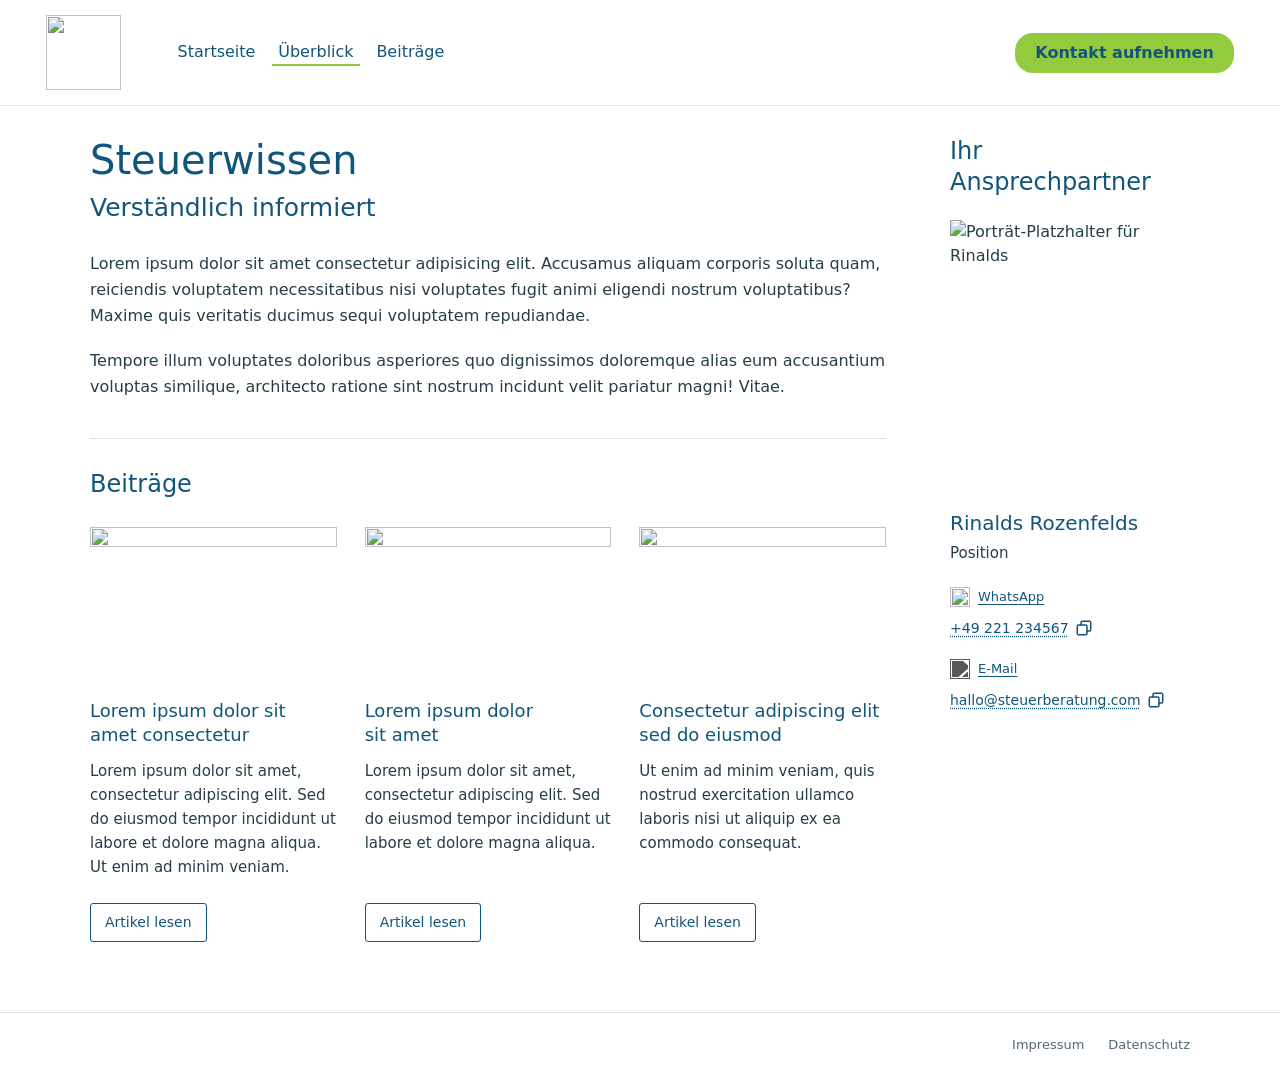
==== blog.html @ 15882de1 "Replace "Steuerberater" with "Position" in sidebar Use a neutral placeholder at the client's request" ====
<!DOCTYPE html>
<html lang="de">

<head>
    <meta charset="UTF-8">
    <meta name="viewport" content="width=device-width, initial-scale=1.0">
    <title>Blog | Steuerwissen</title>
    <link rel="stylesheet" href="reset.css">
    <link rel="stylesheet" href="styles.css">
    <link rel="stylesheet" href="blog.css">
    <script src="script.js" defer></script>
</head>

<body class="knowledge-page blog-overview">
    <header class="knowledge-header">
        <div class="header-container">
            <a class="knowledge-brand" href="index.html" aria-label="Zur Startseite">
                <img class="logo" src="https://up.picr.de/51338902qo.png" alt="" width="75" height="75">
            </a>
            <button type="button" class="hamburger-menu" aria-label="Navigation öffnen oder schließen"
                aria-controls="nav" aria-expanded="false"><span class="bars" aria-hidden="true">☰</span></button>
        </div>
        <nav id="nav" aria-label="Hauptnavigation">
            <a href="index.html">Startseite</a>
            <a href="blog.html#steuerwissen">Überblick</a>
            <a href="blog.html#beitraege">Beiträge</a>
        </nav>
        <div class="CTA-bar"><a href="index.html#contact" class="button">Kontakt aufnehmen</a></div>
    </header>
    <main class="knowledge-main">
        <div class="overview-layout">
            <div class="overview-content">
                <div class="overview-intro">
                    <h1 id="steuerwissen">Steuerwissen</h1>
                    <h2>Verständlich informiert</h2>
                    <p>Lorem ipsum dolor sit amet consectetur adipisicing elit. Accusamus aliquam corporis soluta quam,
                        reiciendis voluptatem necessitatibus nisi voluptates fugit animi eligendi nostrum voluptatibus?
                        Maxime quis veritatis ducimus sequi voluptatem repudiandae.
                    </p>
                    <p>Tempore illum voluptates doloribus asperiores quo dignissimos doloremque alias eum accusantium
                        voluptas similique, architecto ratione sint nostrum incidunt velit pariatur magni! Vitae.</p>
                </div>
                <section id="beitraege" class="knowledge-section overview-posts" aria-labelledby="beitraege-heading">
                    <h2 id="beitraege-heading">Beiträge</h2>
                    <div class="post-grid">
                        <article class="article-preview">
                            <a class="article-preview__image" href="tbd.html" tabindex="-1" aria-hidden="true">
                                <img src="https://up.picr.de/51383300at.png" alt="" width="480" height="300">
                            </a>
                            <h3><a href="tbd.html">Lorem ipsum dolor sit amet consectetur</a></h3>
                            <p>Lorem ipsum dolor sit amet, consectetur adipiscing elit. Sed do eiusmod tempor incididunt
                                ut labore et dolore magna aliqua. Ut enim ad minim veniam.</p>
                            <a class="article-read" href="tbd.html">Artikel
                                lesen</a>
                        </article>
                        <article class="article-preview">
                            <a class="article-preview__image" href="tbd.html" tabindex="-1" aria-hidden="true"><img
                                    src="https://up.picr.de/51383300at.png" alt="" width="480" height="300"></a>
                            <h3><a href="tbd.html">Lorem ipsum dolor sit amet</a></h3>
                            <p>Lorem ipsum dolor sit amet, consectetur adipiscing elit. Sed do eiusmod tempor incididunt
                                ut labore et dolore magna aliqua.</p>
                            <a class="article-read" href="tbd.html">Artikel
                                lesen</a>
                        </article>
                        <article class="article-preview">
                            <a class="article-preview__image" href="tbd.html" tabindex="-1" aria-hidden="true"><img
                                    src="https://up.picr.de/51383300at.png" alt="" width="480" height="300"></a>
                            <h3><a href="tbd.html">Consectetur adipiscing elit sed do eiusmod</a></h3>
                            <p>Ut enim ad minim veniam, quis nostrud exercitation ullamco laboris nisi ut aliquip ex ea
                                commodo consequat.</p>
                            <a class="article-read" href="tbd.html">Artikel
                                lesen</a>
                        </article>
                    </div>
                </section>
            </div>
            <aside class="overview-sidebar" aria-labelledby="ansprechpartner-heading">
                <h2 id="ansprechpartner-heading">Ihr Ansprechpartner</h2>
                <img class="advisor-portrait" src="https://up.picr.de/51383293hs.png"
                    alt="Porträt-Platzhalter für Rinalds" width="320" height="360">
                <h3>Rinalds Rozenfelds</h3>
                <p>Position</p>
                <address class="advisor-contact">
                    <div class="contact-method">
                        <a href="https://wa.me/49221234567" target="_blank" rel="noopener noreferrer">
                            <img class="advisor-contact__logo" src="https://up.picr.de/51339139ob.png" alt="" width="20"
                                height="20">
                            <span>WhatsApp</span>
                        </a>
                        <button type="button" class="contact-copy" data-copy-value="+49 221 234567"
                            data-copy-label="Telefonnummer" aria-label="Telefonnummer +49 221 234567 kopieren"
                            title="Telefonnummer kopieren">
                            <span class="contact-copy__value">+49 221 234567</span>
                            <svg class="contact-copy__icon contact-copy__icon--copy" aria-hidden="true"
                                viewBox="0 0 24 24">
                                <path d="M8 8V5a2 2 0 0 1 2-2h9a2 2 0 0 1 2 2v9a2 2 0 0 1-2 2h-3" />
                                <rect x="3" y="8" width="13" height="13" rx="2" />
                            </svg>
                            <svg class="contact-copy__icon contact-copy__icon--success" aria-hidden="true"
                                viewBox="0 0 24 24">
                                <path d="m5 12 4 4L19 6" />
                            </svg>
                            <span class="contact-copy__feedback" aria-live="polite"></span>
                        </button>
                    </div>
                    <div class="contact-method">
                        <a
                            href="mailto:hallo@steuerberatung.com?subject=Steuern%20einfach%20machen&amp;body=Hallo,%0A%0Aich%20möchte%20die%20Erstattung%20von%20Steuern%20prüfen%20...">
                            <img class="advisor-contact__logo advisor-contact__logo--email"
                                src="https://up.picr.de/51339152jf.png" alt="" width="20" height="20">
                            <span>E-Mail</span>
                        </a>
                        <button type="button" class="contact-copy" data-copy-value="hallo@steuerberatung.com"
                            data-copy-label="E-Mail-Adresse"
                            aria-label="E-Mail-Adresse hallo@steuerberatung.com kopieren"
                            title="E-Mail-Adresse kopieren">
                            <span class="contact-copy__value">hallo@steuerberatung.com</span>
                            <svg class="contact-copy__icon contact-copy__icon--copy" aria-hidden="true"
                                viewBox="0 0 24 24">
                                <path d="M8 8V5a2 2 0 0 1 2-2h9a2 2 0 0 1 2 2v9a2 2 0 0 1-2 2h-3" />
                                <rect x="3" y="8" width="13" height="13" rx="2" />
                            </svg>
                            <svg class="contact-copy__icon contact-copy__icon--success" aria-hidden="true"
                                viewBox="0 0 24 24">
                                <path d="m5 12 4 4L19 6" />
                            </svg>
                            <span class="contact-copy__feedback" aria-live="polite"></span>
                        </button>
                    </div>
                </address>
            </aside>
        </div>
    </main>
    <footer class="knowledge-footer">
        <div class="footer__legal">
            <span>Impressum</span>
            <span>Datenschutz</span>
        </div>
    </footer>
</body>

</html>
---- styles.css ----
/* Design Tokens */
:root {
    --page__background: white;
    --text--main: #12557b;
    --text--on-dark: white;
    /* --text--secondary: white; */
    --accent--main: #94CB3E;
    /* --accent--stronger: #4D563E; */
    /* --accent--secondary: #B9684C; */
    /* --borders: #DED6C8; */
    --spacing__horizontal--level1: calc(20.6px + 2vw);
    --spacing__horizontal--level2: 30px;
    --spacing__horizontal--level3: 10px;
    --spacing__vertical--level1: 40px;
    --spacing__vertical--level2: 30px;
    --spacing__vertical--level3: 20px;
    --spacing__vertical--level4: 15px;
    --spacing__vertical--level5: 10px;
    --spacing__vertical--level6: 4px;
    --logo-size: 75px;
    --header-height: calc(var(--logo-size) + 2 * var(--spacing__vertical--level4));
}

/* Global Elements */
body {
    background: var(--page__background);
    color: var(--text--main);
}

h1 {
    font-size: calc(1.5vw + 15px);
    font-weight: 500;
    color: var(--text--on-dark);
}

h2 {
    font-size: 27px;
    margin-bottom: var(--spacing__vertical--level2);
}

h3 {
    font-size: 21px;
    margin-top: var(--spacing__vertical--level3);
    margin-bottom: var(--spacing__vertical--level5);
}

a {
    color: var(--text--main);
    text-decoration: none;
}

address {
    font-style: normal;
}

.logo {
    width: var(--logo-size);
    height: var(--logo-size);
    aspect-ratio: 1 / 1;
    object-fit: contain;
    flex-shrink: 0;
}

button,
.button {
    border: none;
    cursor: pointer;
}

.button {
    background-color: var(--accent--main);
    color: var(--text--main);
    font-weight: 600;
    display: inline-block;
    transition-duration: 500ms;
    transition-property: transform;
}

.button:hover {
    transform: scaleX(0.97);
}

/* Utilities */
.inactive {
    display: none;
}

/* Header/Nav */
header {
    position: fixed;
    z-index: 1;
    width: 100vw;
    display: flex;
    background-color: white;
    padding: var(--spacing__vertical--level4) var(--spacing__horizontal--level1);
    gap: 50px;
    align-items: center;
    flex-wrap: wrap;
}

.header-container {
    display: flex;
    justify-content: space-between;
    align-items: center;
}

.hamburger-menu {
    display: none;
    background-color: transparent;
    transition-duration: 500ms;
    transition-property: transform;
}

.hamburger-menu:hover {
    transform: scaleX(1.15);
}

.bars {
    font-size: 1.5em;
    line-height: 1;
    font-style: normal;
    display: inline-block;
}

header nav {
    display: flex;
    gap: 10px;
    justify-content: flex-start;
    flex-grow: 1;
}

header .button {
    padding: 8px 20px;
    border-radius: 18px;
}

@media screen and (width <=500px) {
    .header-container {
        width: 100%;
    }

    .hamburger-menu {
        display: flex;
        justify-content: center;
        align-items: center;
    }

    header nav {
        display: none;
    }

    header .CTA-bar {
        display: none;
    }

    body:has(.responsive) {
        /* Disable scrolling */
        overflow: hidden;
    }

    header:has(.responsive) {
        height: 100vh;
        align-items: flex-start;
        gap: 30px;
    }

    .responsive {
        height: 100%;
        display: flex;
        flex-direction: column;
    }
}

header nav a {
    padding: 0 0.5vw;
}

header nav:not(.responsive) a.active {
    border-bottom: 2px solid var(--accent--main);
}

/* Hero */
.hero {
    position: relative;
    background-color: black;
}

.hero img {
    width: 100%;
    height: 500px;
    object-fit: cover;
    object-position: center 35%;
    opacity: 0.6;
}

.hero h1 {
    position: absolute;
    left: 10%;
    top: 40%;
}

/* Sections */
main section {
    min-height: 350px;
    padding-top: var(--spacing__vertical--level1);
    padding-right: var(--spacing__horizontal--level1);
    padding-bottom: var(--spacing__vertical--level3);
    padding-left: var(--spacing__horizontal--level1);
    background-color: white;
    box-shadow: 0 16px 40px rgb(37 58 50 / 7%);
    scroll-margin-top: var(--header-height);
}

main section:nth-of-type(even) {
    background-color: #f2f3ee;
}

/* Process */
#process {
    text-align: center;
}

.process__container {
    display: flex;
    flex-wrap: wrap;
    justify-content: center;
    gap: 50px;
}

.process__container img {
    width: 50px;
    height: 50px;
}

.process__step {
    width: 270px;
    padding: var(--spacing__vertical--level3) 0;
}

.process__step img {
    margin: auto;
}

/* FAQ */
#FAQ {
    display: flex;
}

.FAQ__container {
    display: grid;
    grid-template-columns: minmax(0, 300px) minmax(0, 500px);
    width: 100%;
    max-width: 900px;
    margin: auto;
    gap: var(--spacing__horizontal--level2);
    align-items: start;
}

#FAQ h2 {
    margin-top: var(--spacing__vertical--level5);
}

.FAQ__questions {
    display: flex;
    flex-direction: column;
    gap: var(--spacing__vertical--level5);
}

.FAQ__questions [role="tab"] {
    width: 100%;
    min-height: 44px;
    padding: 10px 15px;
    border-left: 3px solid transparent;
    background-color: transparent;
    color: var(--text--main);
    text-align: left;
    overflow-wrap: anywhere;
}

.FAQ__questions [aria-selected="true"] {
    border-left-color: var(--accent--main);
    background-color: white;
    font-weight: 600;
}

.FAQ__questions [role="tab"]:hover {
    background-color: white;
}

.FAQ__questions [role="tab"]:focus-visible,
.FAQ__container__right [role="tabpanel"]:focus-visible,
.FAQ__blog:focus-visible {
    outline: 2px solid var(--text--main);
    outline-offset: 3px;
}

.FAQ__container__right {
    background-color: white;
    border-radius: 15px;
    min-width: 0;
    min-height: 300px;
    padding: 30px 20px 40px 20px;
}

.FAQ__container__right h3 {
    margin-top: 0;
}

.FAQ__blog {
    padding: 5px 15px;
    border-radius: 18px;
    margin-top: var(--spacing__vertical--level3);
    transition: none;
}

.FAQ__blog:hover {
    transform: none;
}

@media screen and (width <=700px) {
    .FAQ__container {
        grid-template-columns: minmax(0, 1fr);
        gap: var(--spacing__vertical--level3);
    }
}

/* Kontakt */
#contact {
    display: flex;
    justify-content: center;
    flex-wrap: wrap;
    gap: var(--spacing__horizontal--level1);
    position: relative;
    align-items: stretch;
}

@media screen and (width <=376px) {
    #contact {
        padding-left: calc((100vw - 320px) / 2);
        padding-right: calc((100vw - 320px) / 2);
    }
}

#contact>div {
    flex-grow: 1;
}

.contact__details {
    background-color: var(--text--main);
    color: white;
    padding: calc(10px + 3vw);
    border-radius: 15px;
}

.logo-container {
    display: flex;
    gap: var(--spacing__horizontal--level2);
    align-items: center;
    margin-bottom: 30px;
}

.logo-padding {
    padding: 10px;
    border-radius: 15px;
    background-color: white;
    flex-shrink: 0;
}

.contact__details h2 {
    margin: 0;
    font-size: calc(12.3px + 1vw);
    /* font-size: 27px; */
    /* font-size: calc(19.65px + 0.5vw); */
    /* font-size: calc(15.975px + 0.75vw); */

}

.contact__details h3 {
    margin-bottom: var(--spacing__vertical--level6);
}

.contact__details a {
    display: flex;
    gap: var(--spacing__horizontal--level3);
    align-items: center;
    color: white;
}

.contact__details a:hover {
    color: var(--accent--main);
}

.contact-method {
    display: flex;
    flex-wrap: wrap;
    align-items: center;
    margin-bottom: var(--spacing__vertical--level5);
    gap: var(--spacing__horizontal--level3);
}

.contact-method>a {
    width: 127px;
    flex-shrink: 0;
}

.contact-copy {
    display: flex;
    flex-wrap: wrap;
    align-items: center;
    gap: 6px;
    min-width: 0;
    padding: 4px 6px;
    border-radius: 4px;
    background-color: transparent;
    color: white;
    text-align: left;
}

.contact-copy__value {
    text-decoration: underline;
    text-decoration-style: dotted;
    text-underline-offset: 3px;
}

.contact-copy:hover,
.contact-copy:focus-visible {
    color: var(--accent--main);
}

.contact-copy:focus-visible {
    outline: 2px solid var(--accent--main);
    outline-offset: 2px;
}

.contact-copy__icon {
    width: 18px;
    height: 18px;
    flex-shrink: 0;
    fill: none;
    stroke: currentColor;
    stroke-linecap: round;
    stroke-linejoin: round;
    stroke-width: 2;
}

.contact-copy__icon--success {
    display: none;
}

.contact-copy__feedback {
    max-width: 0;
    overflow: hidden;
    opacity: 0;
    color: var(--accent--main);
    font-size: 0.875rem;
    font-weight: 600;
    white-space: nowrap;
    transition: max-width 200ms ease, opacity 200ms ease;
}

.contact-copy.is-copied .contact-copy__icon--copy {
    display: none;
}

.contact-copy.is-copied .contact-copy__icon--success {
    display: block;
}

.contact-copy.is-copied .contact-copy__feedback,
.contact-copy.has-copy-error .contact-copy__feedback {
    max-width: 150px;
    opacity: 1;
}

.contact-copy.has-copy-error .contact-copy__feedback {
    color: white;
}

.calendly-inline-widget {}

.calendly-inline-widget iframe {
    display: block;
}

/* Footer */
footer {
    padding-top: var(--spacing__vertical--level3);
    padding-right: var(--spacing__horizontal--level1);
    padding-bottom: 50px;
    padding-left: var(--spacing__horizontal--level1);
}

.footer__container {
    display: flex;
    flex-wrap: wrap;
    gap: 50px;
    justify-content: space-evenly;
}

footer ul {
    list-style: none;
}

footer a:hover {
    color: var(--accent--main);
}
---- blog.css ----
/* The blog overview builds on the landing page's design tokens and styles. */
.knowledge-page {
    --editorial-ink: #263e49;
    --editorial-muted: #526873;
    --editorial-line: #dce4e5;
    color: var(--editorial-ink);
}
.knowledge-page a:focus-visible,
.knowledge-page button:focus-visible,
.knowledge-page [tabindex]:focus-visible {
    outline: 2px solid var(--text--main);
    outline-offset: 5px;
}
.knowledge-page .knowledge-header {
    position: sticky;
    top: 0;
    width: 100%;
    gap: 50px;
    flex-wrap: nowrap;
    border-bottom: 1px solid var(--editorial-line);
}
.knowledge-brand { display: flex; align-items: center; gap: 12px; }
.knowledge-main { max-width: 1180px; margin: auto; padding: 30px 40px 70px; }
.knowledge-page a:not(.button):hover { text-decoration: underline; text-underline-offset: 4px; }
.knowledge-page .knowledge-section { min-height: 0; padding: 0; background: transparent; box-shadow: none; scroll-margin-top: calc(var(--header-height) + 25px); }
.knowledge-page .button { transition: none; }
.knowledge-page .button:hover { transform: none; text-decoration: underline; }
.knowledge-page .knowledge-footer { border-top: 1px solid var(--editorial-line); display: flex; flex-wrap: wrap; justify-content: flex-end; gap: 20px; padding: 22px max(24px, calc((100vw - 1100px) / 2)); font-size: 0.8125rem; }
@media (width <= 700px) {
    .knowledge-main { padding: 24px 24px 48px; }
    .knowledge-page .knowledge-header { flex-wrap: wrap; }
    .knowledge-page .header-container { width: 100%; }
    .knowledge-page .hamburger-menu { display: flex; align-items: center; justify-content: center; min-width: 44px; min-height: 44px; transition: none; }
    .knowledge-page .hamburger-menu:hover { transform: none; }
    .knowledge-page header nav,
    .knowledge-page header .CTA-bar { display: none; }
    .knowledge-page:has(.responsive) { overflow: hidden; }
    .knowledge-page header:has(.responsive) { height: 100dvh; align-items: flex-start; align-content: flex-start; }
    .knowledge-page header nav.responsive { display: flex; flex-direction: column; justify-content: flex-start; height: auto; width: 100%; gap: 20px; }
    .knowledge-page header nav.responsive a { padding: 10px 0; }
}

/* Match the landing page's logo-only header and left-aligned navigation. */
.blog-overview header nav { justify-content: flex-start; }
.blog-overview .knowledge-header nav a { border-bottom: 2px solid transparent; }
.blog-overview .knowledge-header nav a.active { border-bottom-color: var(--accent--main); }
.blog-overview .knowledge-header a:hover { text-decoration: none; }
.blog-overview #steuerwissen,
.blog-overview #beitraege { scroll-margin-top: calc(var(--header-height) + 25px); }
/* Legal pages do not exist yet; mirror the landing page's plain labels. */
.blog-overview .footer__legal { display: flex; flex-wrap: wrap; gap: 24px; color: var(--editorial-muted); }
.blog-overview .overview-layout {
    display: grid;
    grid-template-columns: minmax(0, 1fr) 240px;
    gap: 64px;
    align-items: start;
}
.blog-overview .overview-content { min-width: 0; }
.blog-overview h1 {
    font-family: var(--system-ui);
    font-size: 40px;
    line-height: 1.2;
    font-weight: 400;
    color: var(--text--main);
    letter-spacing: normal;
    max-width: 920px;
    margin-bottom: 8px;
}
.blog-overview h2 { color: var(--text--main); font-size: 24px; line-height: 1.3; margin-bottom: 20px; font-weight: 400; }
.blog-overview .overview-intro h2 { margin-bottom: 26px; font-size: 25px; }
.blog-overview .overview-intro p { font-size: 16px; line-height: 1.65; }
.blog-overview .overview-intro p + p { margin-top: 18px; }
.blog-overview .overview-posts {
    margin-top: 38px;
    padding-top: 30px;
    border-top: 1px solid var(--editorial-line);
}
.blog-overview .overview-posts > h2 { margin-bottom: 26px; }
.blog-overview .post-grid {
    display: grid;
    grid-template-columns: repeat(3, minmax(0, 1fr));
    gap: 28px;
}
.blog-overview .article-preview {
    display: flex;
    flex-direction: column;
    min-width: 0;
    align-items: flex-start;
}
.blog-overview .article-preview__image { width: 100%; margin-bottom: 18px; }
.blog-overview .article-preview__image img {
    width: 100%;
    height: auto;
    aspect-ratio: 8 / 5;
    object-fit: cover;
}
.blog-overview .article-preview h3 {
    color: var(--text--main);
    font-size: 18px;
    font-weight: 400;
    line-height: 1.35;
    margin: 0 0 12px;
    text-wrap: pretty;
}
.blog-overview .article-preview p { font-size: 15px; line-height: 1.6; margin-bottom: 24px; }
.blog-overview .article-read {
    display: inline-block;
    margin-top: auto;
    padding: 8px 14px;
    border: 1px solid var(--text--main);
    border-radius: 3px;
    color: var(--text--main);
    background: transparent;
    font-size: 14px;
    line-height: 1.5;
    text-decoration: none;
}
.blog-overview a.article-read:hover { background: #edf3f5; text-decoration: underline; }
.blog-overview .overview-sidebar h2 { margin-bottom: 22px; }
.blog-overview .advisor-portrait { width: 100%; height: auto; aspect-ratio: 8 / 9; object-fit: cover; }
.blog-overview .overview-sidebar h3 { font-size: 20px; font-weight: 400; color: var(--text--main); margin: 18px 0 4px; }
.blog-overview .overview-sidebar p { font-size: 15px; }
/* Use the landing contact markup and shared clipboard behavior. */
.blog-overview .advisor-contact { margin-top: 22px; }
.blog-overview .advisor-contact .contact-method { display: block; margin-bottom: 16px; }
.blog-overview .advisor-contact .contact-method > a { display: inline-flex; align-items: center; gap: 8px; width: auto; font-size: 13px; text-decoration: underline; text-underline-offset: 3px; }
.blog-overview .advisor-contact__logo {
    width: 20px;
    height: 20px;
    object-fit: contain;
    flex-shrink: 0;
}
.blog-overview .advisor-contact__logo--email {
    /* Keep the email icon dark on white; preserve the WhatsApp asset's original colors. */
    filter: brightness(0);
    opacity: 0.65;
}
.blog-overview .advisor-contact .contact-copy { color: var(--text--main); font-size: 14px; padding: 4px 0; max-width: 100%; }
.blog-overview .advisor-contact .contact-copy__value { overflow-wrap: anywhere; }
.blog-overview .advisor-contact .contact-method > a:hover,
.blog-overview .advisor-contact .contact-method > a:focus-visible,
.blog-overview .advisor-contact .contact-copy:hover,
.blog-overview .advisor-contact .contact-copy:focus-visible { color: var(--accent--main); }
.blog-overview .advisor-contact .contact-copy:focus-visible { outline-color: var(--accent--main); }
.blog-overview .advisor-contact .contact-copy__feedback { color: var(--text--main); }
@media (width <= 1100px) {
    .blog-overview .overview-layout { grid-template-columns: minmax(0, 1fr); gap: 48px; }
    .blog-overview .overview-sidebar { max-width: 280px; }
}
@media (width <= 900px) {
    .blog-overview .post-grid { grid-template-columns: repeat(2, minmax(0, 1fr)); }
}
@media (width <= 600px) {
    .blog-overview .knowledge-header { gap: 20px; }
    .blog-overview h1 { font-size: 30px; }
    .blog-overview .overview-intro h2 { font-size: 22px; margin-bottom: 22px; }
    .blog-overview h2 { font-size: 22px; }
    .blog-overview .post-grid { grid-template-columns: minmax(0, 1fr); gap: 36px; }
    .blog-overview .overview-posts { margin-top: 30px; padding-top: 26px; }
}
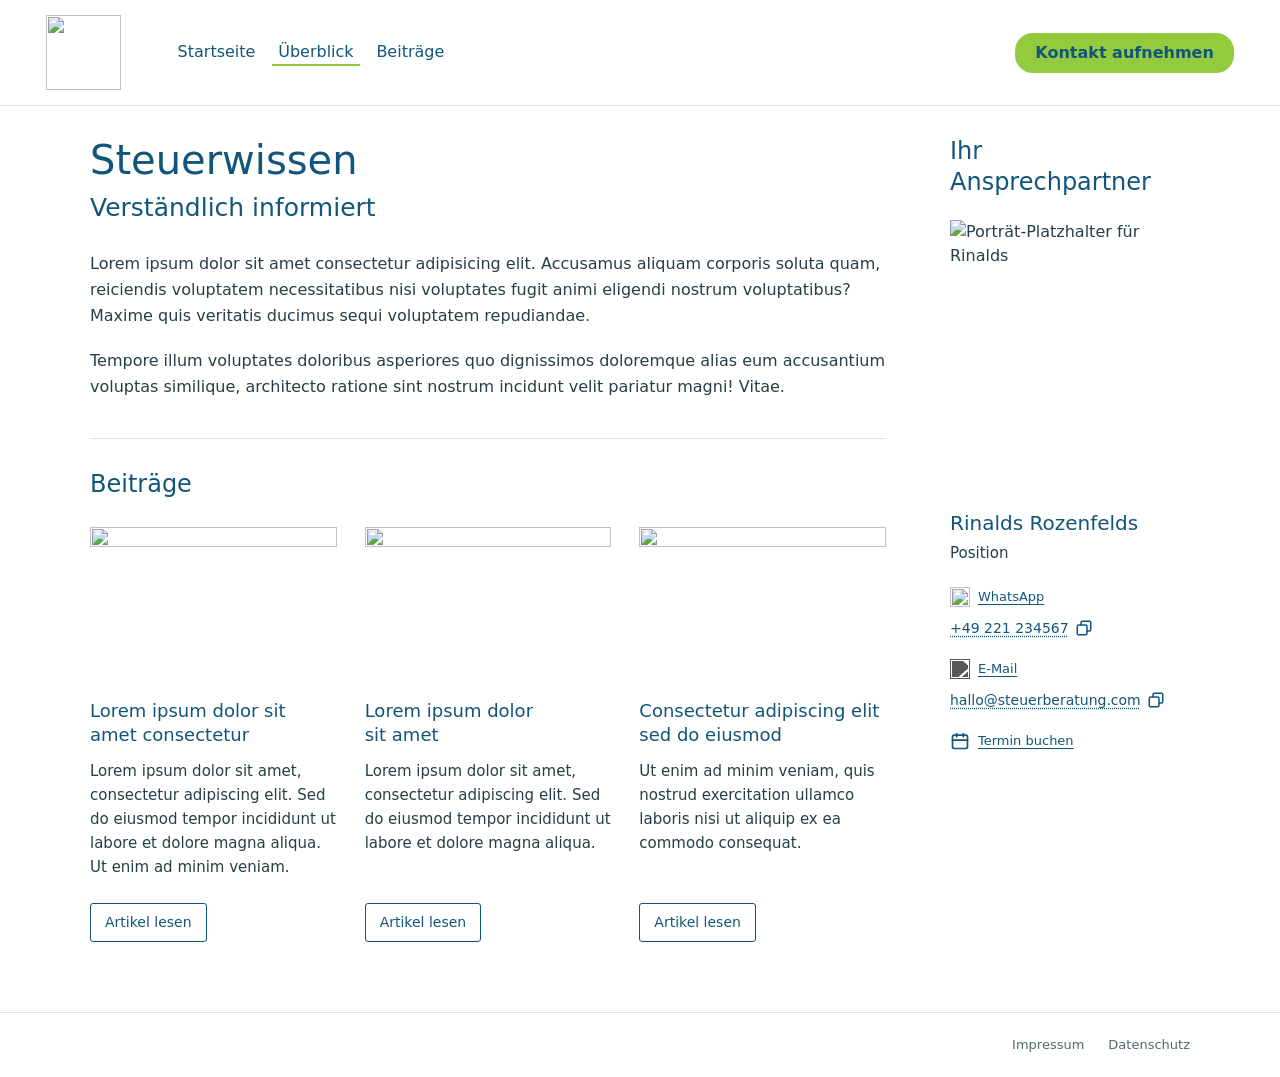
==== commit aff0b0f0: "Add appointment booking link to blog contacts" ====
--- a/blog.html
+++ b/blog.html
@@ -127,6 +127,16 @@
                             <span class="contact-copy__feedback" aria-live="polite"></span>
                         </button>
                     </div>
+                    <div class="contact-method">
+                        <a href="index.html#contact">
+                            <svg class="advisor-contact__logo advisor-contact__logo--calendar" aria-hidden="true"
+                                viewBox="0 0 24 24">
+                                <rect x="3" y="5" width="18" height="16" rx="2" />
+                                <path d="M16 3v4M8 3v4M3 11h18" />
+                            </svg>
+                            <span>Termin buchen</span>
+                        </a>
+                    </div>
                 </address>
             </aside>
         </div>
--- a/blog.css
+++ b/blog.css
@@ -135,6 +135,13 @@
     filter: brightness(0);
     opacity: 0.65;
 }
+.blog-overview .advisor-contact__logo--calendar {
+    fill: none;
+    stroke: currentColor;
+    stroke-width: 2;
+    stroke-linecap: round;
+    stroke-linejoin: round;
+}
 .blog-overview .advisor-contact .contact-copy { color: var(--text--main); font-size: 14px; padding: 4px 0; max-width: 100%; }
 .blog-overview .advisor-contact .contact-copy__value { overflow-wrap: anywhere; }
 .blog-overview .advisor-contact .contact-method > a:hover,
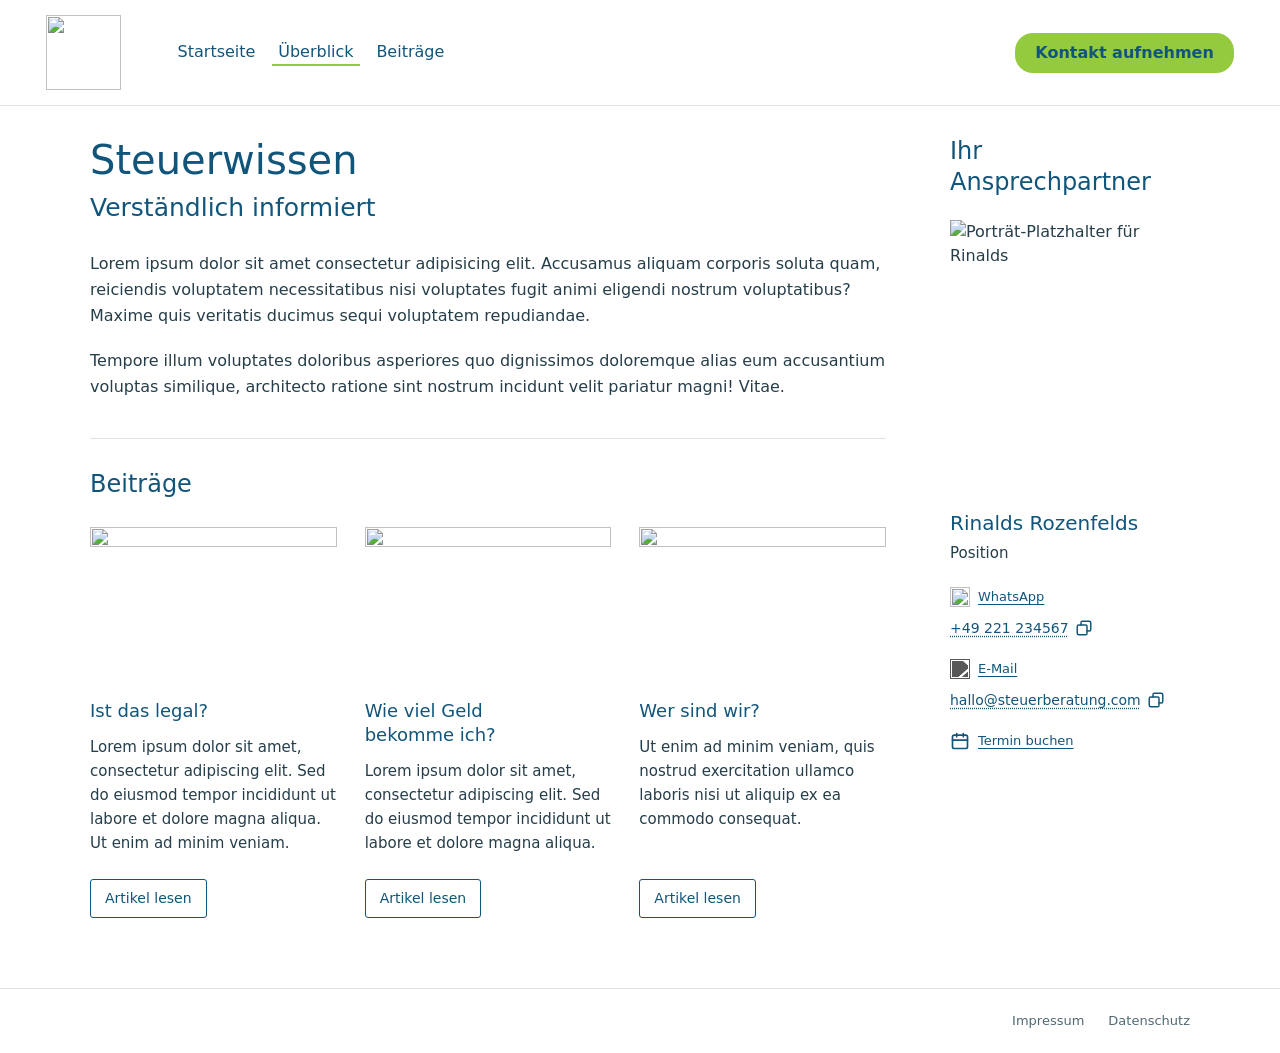
==== commit 80e44ec6: "Link FAQs to matching blog placeholder pages Match blog article titles to the FAQ questions. Give ea" ====
--- a/blog.html
+++ b/blog.html
@@ -44,31 +44,31 @@
                     <h2 id="beitraege-heading">Beiträge</h2>
                     <div class="post-grid">
                         <article class="article-preview">
-                            <a class="article-preview__image" href="tbd.html" tabindex="-1" aria-hidden="true">
+                            <a class="article-preview__image" href="ist-das-legal.html" tabindex="-1" aria-hidden="true">
                                 <img src="https://up.picr.de/51383300at.png" alt="" width="480" height="300">
                             </a>
-                            <h3><a href="tbd.html">Lorem ipsum dolor sit amet consectetur</a></h3>
+                            <h3><a href="ist-das-legal.html">Ist das legal?</a></h3>
                             <p>Lorem ipsum dolor sit amet, consectetur adipiscing elit. Sed do eiusmod tempor incididunt
                                 ut labore et dolore magna aliqua. Ut enim ad minim veniam.</p>
-                            <a class="article-read" href="tbd.html">Artikel
+                            <a class="article-read" href="ist-das-legal.html">Artikel
                                 lesen</a>
                         </article>
                         <article class="article-preview">
-                            <a class="article-preview__image" href="tbd.html" tabindex="-1" aria-hidden="true"><img
+                            <a class="article-preview__image" href="wie-viel-geld-bekomme-ich.html" tabindex="-1" aria-hidden="true"><img
                                     src="https://up.picr.de/51383300at.png" alt="" width="480" height="300"></a>
-                            <h3><a href="tbd.html">Lorem ipsum dolor sit amet</a></h3>
+                            <h3><a href="wie-viel-geld-bekomme-ich.html">Wie viel Geld bekomme ich?</a></h3>
                             <p>Lorem ipsum dolor sit amet, consectetur adipiscing elit. Sed do eiusmod tempor incididunt
                                 ut labore et dolore magna aliqua.</p>
-                            <a class="article-read" href="tbd.html">Artikel
+                            <a class="article-read" href="wie-viel-geld-bekomme-ich.html">Artikel
                                 lesen</a>
                         </article>
                         <article class="article-preview">
-                            <a class="article-preview__image" href="tbd.html" tabindex="-1" aria-hidden="true"><img
+                            <a class="article-preview__image" href="wer-sind-wir.html" tabindex="-1" aria-hidden="true"><img
                                     src="https://up.picr.de/51383300at.png" alt="" width="480" height="300"></a>
-                            <h3><a href="tbd.html">Consectetur adipiscing elit sed do eiusmod</a></h3>
+                            <h3><a href="wer-sind-wir.html">Wer sind wir?</a></h3>
                             <p>Ut enim ad minim veniam, quis nostrud exercitation ullamco laboris nisi ut aliquip ex ea
                                 commodo consequat.</p>
-                            <a class="article-read" href="tbd.html">Artikel
+                            <a class="article-read" href="wer-sind-wir.html">Artikel
                                 lesen</a>
                         </article>
                     </div>
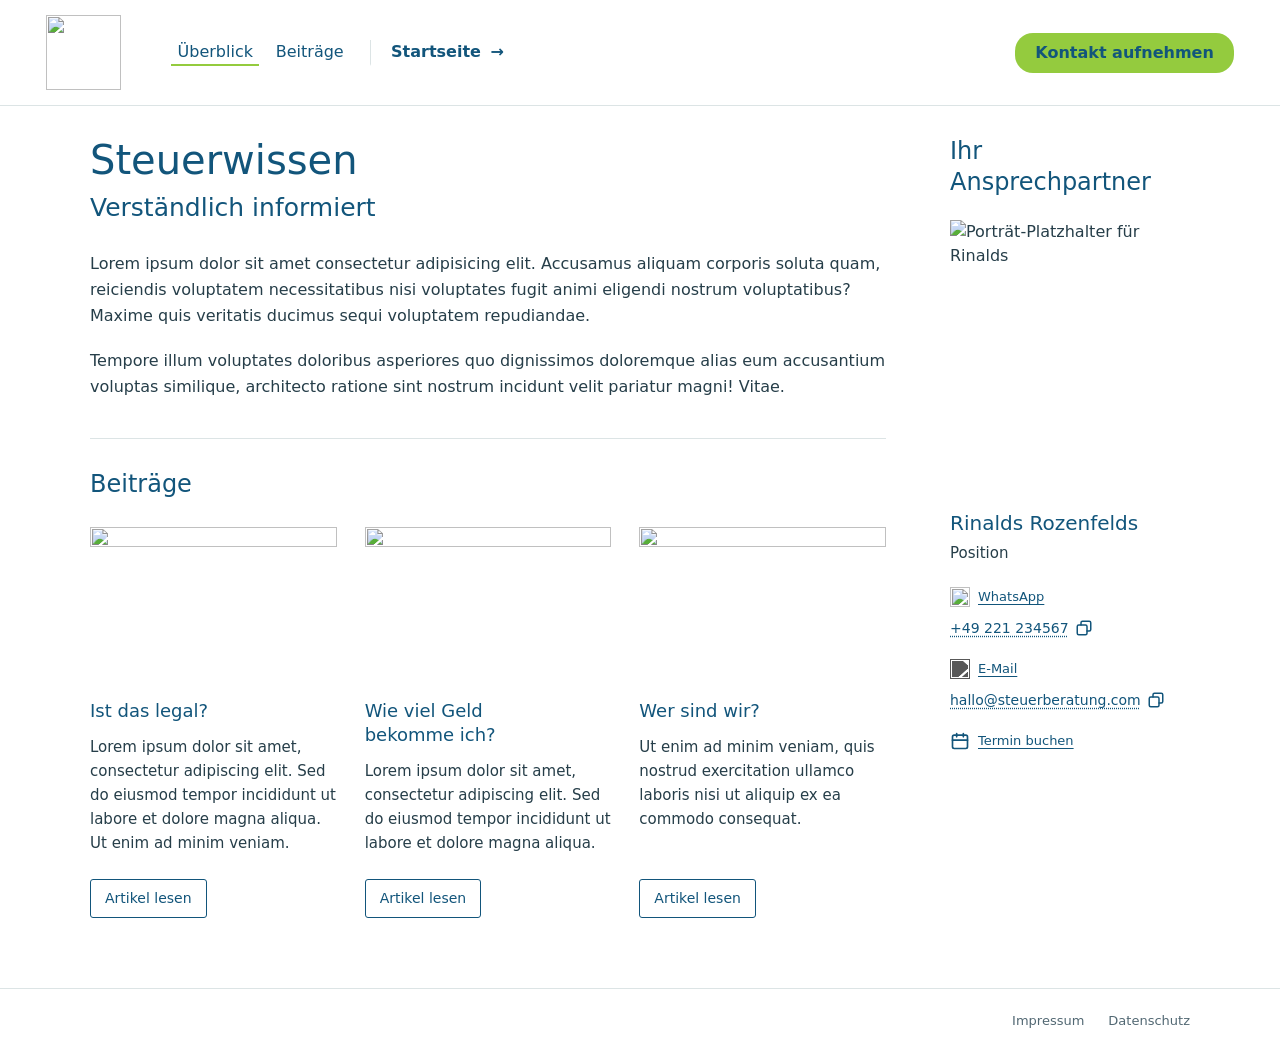
==== commit 5b1549a4: "Match blog home link to landing page blog link Move the home link after the blog section links and m" ====
--- a/blog.html
+++ b/blog.html
@@ -21,9 +21,9 @@
                 aria-controls="nav" aria-expanded="false"><span class="bars" aria-hidden="true">☰</span></button>
         </div>
         <nav id="nav" aria-label="Hauptnavigation">
-            <a href="index.html">Startseite</a>
             <a href="blog.html#steuerwissen">Überblick</a>
             <a href="blog.html#beitraege">Beiträge</a>
+            <a href="index.html" class="nav-page-switch">Startseite <span aria-hidden="true">→</span></a>
         </nav>
         <div class="CTA-bar"><a href="index.html#contact" class="button">Kontakt aufnehmen</a></div>
     </header>
--- a/styles.css
+++ b/styles.css
@@ -134,7 +134,7 @@
     border-radius: 18px;
 }
 
-@media screen and (width <=500px) {
+@media screen and (width <=700px) {
     .header-container {
         width: 100%;
     }
@@ -173,6 +173,44 @@
 
 header nav a {
     padding: 0 0.5vw;
+}
+
+header nav:has(.nav-page-switch) {
+    align-items: center;
+}
+
+header nav .nav-page-switch {
+    white-space: nowrap;
+    word-spacing: 4px;
+    margin-inline-start: var(--spacing__horizontal--level3);
+    padding-inline-start: calc(2 * var(--spacing__horizontal--level3));
+    border-inline-start: 1px solid #dce4e5;
+    font-weight: 600;
+}
+
+header nav .nav-page-switch:hover,
+header nav .nav-page-switch:focus-visible {
+    text-decoration: underline;
+    text-decoration-skip-ink: none;
+    text-underline-offset: 4px;
+}
+
+header nav .nav-page-switch:focus-visible {
+    outline: 2px solid var(--text--main);
+    outline-offset: 3px;
+}
+
+header nav.responsive .nav-page-switch {
+    margin-inline-start: 0;
+    margin-block-start: var(--spacing__vertical--level5);
+    padding-block-start: var(--spacing__vertical--level3);
+    padding-inline-start: 0.5vw;
+    border-inline-start: 0;
+    border-block-start: 1px solid #dce4e5;
+}
+
+header nav.responsive:has(.nav-page-switch) {
+    align-items: stretch;
 }
 
 header nav:not(.responsive) a.active {
--- a/blog.css
+++ b/blog.css
@@ -37,14 +37,14 @@
     .knowledge-page:has(.responsive) { overflow: hidden; }
     .knowledge-page header:has(.responsive) { height: 100dvh; align-items: flex-start; align-content: flex-start; }
     .knowledge-page header nav.responsive { display: flex; flex-direction: column; justify-content: flex-start; height: auto; width: 100%; gap: 20px; }
-    .knowledge-page header nav.responsive a { padding: 10px 0; }
+    .knowledge-page header nav.responsive a:not(.nav-page-switch) { padding: 10px 0; }
 }
 
 /* Match the landing page's logo-only header and left-aligned navigation. */
 .blog-overview header nav { justify-content: flex-start; }
 .blog-overview .knowledge-header nav a { border-bottom: 2px solid transparent; }
 .blog-overview .knowledge-header nav a.active { border-bottom-color: var(--accent--main); }
-.blog-overview .knowledge-header a:hover { text-decoration: none; }
+.blog-overview .knowledge-header a:not(.nav-page-switch):hover { text-decoration: none; }
 .blog-overview #steuerwissen,
 .blog-overview #beitraege { scroll-margin-top: calc(var(--header-height) + 25px); }
 /* Legal pages do not exist yet; mirror the landing page's plain labels. */
@@ -116,40 +116,40 @@
     text-decoration: none;
 }
 .blog-overview a.article-read:hover { background: #edf3f5; text-decoration: underline; }
-.blog-overview .overview-sidebar h2 { margin-bottom: 22px; }
-.blog-overview .advisor-portrait { width: 100%; height: auto; aspect-ratio: 8 / 9; object-fit: cover; }
-.blog-overview .overview-sidebar h3 { font-size: 20px; font-weight: 400; color: var(--text--main); margin: 18px 0 4px; }
-.blog-overview .overview-sidebar p { font-size: 15px; }
+:is(.blog-overview, .article-page) .overview-sidebar h2 { margin-bottom: 22px; }
+:is(.blog-overview, .article-page) .advisor-portrait { width: 100%; height: auto; aspect-ratio: 8 / 9; object-fit: cover; }
+:is(.blog-overview, .article-page) .overview-sidebar h3 { font-size: 20px; font-weight: 400; color: var(--text--main); margin: 18px 0 4px; }
+:is(.blog-overview, .article-page) .overview-sidebar p { font-size: 15px; }
 /* Use the landing contact markup and shared clipboard behavior. */
-.blog-overview .advisor-contact { margin-top: 22px; }
-.blog-overview .advisor-contact .contact-method { display: block; margin-bottom: 16px; }
-.blog-overview .advisor-contact .contact-method > a { display: inline-flex; align-items: center; gap: 8px; width: auto; font-size: 13px; text-decoration: underline; text-underline-offset: 3px; }
-.blog-overview .advisor-contact__logo {
+:is(.blog-overview, .article-page) .advisor-contact { margin-top: 22px; }
+:is(.blog-overview, .article-page) .advisor-contact .contact-method { display: block; margin-bottom: 16px; }
+:is(.blog-overview, .article-page) .advisor-contact .contact-method > a { display: inline-flex; align-items: center; gap: 8px; width: auto; font-size: 13px; text-decoration: underline; text-underline-offset: 3px; }
+:is(.blog-overview, .article-page) .advisor-contact__logo {
     width: 20px;
     height: 20px;
     object-fit: contain;
     flex-shrink: 0;
 }
-.blog-overview .advisor-contact__logo--email {
+:is(.blog-overview, .article-page) .advisor-contact__logo--email {
     /* Keep the email icon dark on white; preserve the WhatsApp asset's original colors. */
     filter: brightness(0);
     opacity: 0.65;
 }
-.blog-overview .advisor-contact__logo--calendar {
+:is(.blog-overview, .article-page) .advisor-contact__logo--calendar {
     fill: none;
     stroke: currentColor;
     stroke-width: 2;
     stroke-linecap: round;
     stroke-linejoin: round;
 }
-.blog-overview .advisor-contact .contact-copy { color: var(--text--main); font-size: 14px; padding: 4px 0; max-width: 100%; }
-.blog-overview .advisor-contact .contact-copy__value { overflow-wrap: anywhere; }
-.blog-overview .advisor-contact .contact-method > a:hover,
-.blog-overview .advisor-contact .contact-method > a:focus-visible,
-.blog-overview .advisor-contact .contact-copy:hover,
-.blog-overview .advisor-contact .contact-copy:focus-visible { color: var(--accent--main); }
-.blog-overview .advisor-contact .contact-copy:focus-visible { outline-color: var(--accent--main); }
-.blog-overview .advisor-contact .contact-copy__feedback { color: var(--text--main); }
+:is(.blog-overview, .article-page) .advisor-contact .contact-copy { color: var(--text--main); font-size: 14px; padding: 4px 0; max-width: 100%; }
+:is(.blog-overview, .article-page) .advisor-contact .contact-copy__value { overflow-wrap: anywhere; }
+:is(.blog-overview, .article-page) .advisor-contact .contact-method > a:hover,
+:is(.blog-overview, .article-page) .advisor-contact .contact-method > a:focus-visible,
+:is(.blog-overview, .article-page) .advisor-contact .contact-copy:hover,
+:is(.blog-overview, .article-page) .advisor-contact .contact-copy:focus-visible { color: var(--accent--main); }
+:is(.blog-overview, .article-page) .advisor-contact .contact-copy:focus-visible { outline-color: var(--accent--main); }
+:is(.blog-overview, .article-page) .advisor-contact .contact-copy__feedback { color: var(--text--main); }
 @media (width <= 1100px) {
     .blog-overview .overview-layout { grid-template-columns: minmax(0, 1fr); gap: 48px; }
     .blog-overview .overview-sidebar { max-width: 280px; }
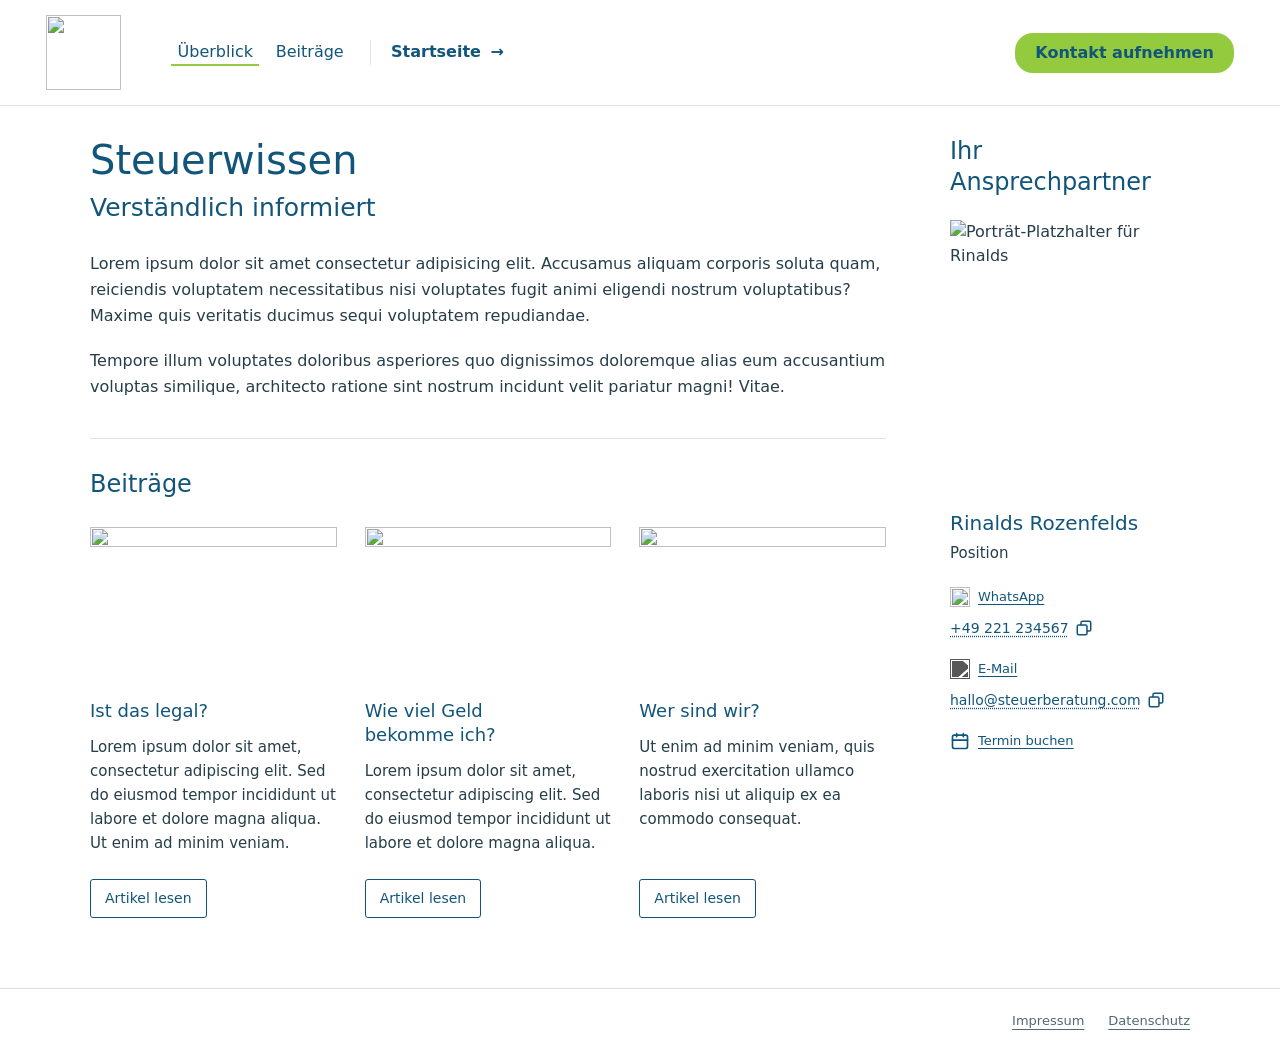
==== commit 6734d510: "Add placeholder legal notice and privacy pages Link both pages from the landing page and blog footer" ====
--- a/blog.html
+++ b/blog.html
@@ -142,10 +142,10 @@
         </div>
     </main>
     <footer class="knowledge-footer">
-        <div class="footer__legal">
-            <span>Impressum</span>
-            <span>Datenschutz</span>
-        </div>
+        <nav class="footer__legal" aria-label="Rechtliche Informationen">
+            <a href="impressum.html">Impressum</a>
+            <a href="datenschutz.html">Datenschutz</a>
+        </nav>
     </footer>
 </body>
 
--- a/styles.css
+++ b/styles.css
@@ -542,3 +542,15 @@
 footer a:hover {
     color: var(--accent--main);
 }
+
+/* Legal links use the same treatment on the landing, blog and legal pages. */
+.footer__legal a {
+    color: inherit;
+    text-decoration: underline;
+    text-underline-offset: 4px;
+}
+
+.footer__legal a:focus-visible {
+    outline: 2px solid var(--text--main);
+    outline-offset: 5px;
+}
--- a/blog.css
+++ b/blog.css
@@ -43,12 +43,12 @@
 /* Match the landing page's logo-only header and left-aligned navigation. */
 .blog-overview header nav { justify-content: flex-start; }
 .blog-overview .knowledge-header nav a { border-bottom: 2px solid transparent; }
-.blog-overview .knowledge-header nav a.active { border-bottom-color: var(--accent--main); }
+.blog-overview .knowledge-header nav:not(.responsive) a.active { border-bottom-color: var(--accent--main); }
 .blog-overview .knowledge-header a:not(.nav-page-switch):hover { text-decoration: none; }
 .blog-overview #steuerwissen,
 .blog-overview #beitraege { scroll-margin-top: calc(var(--header-height) + 25px); }
-/* Legal pages do not exist yet; mirror the landing page's plain labels. */
-.blog-overview .footer__legal { display: flex; flex-wrap: wrap; gap: 24px; color: var(--editorial-muted); }
+/* Compact legal navigation shared by the knowledge and legal pages. */
+.knowledge-page .footer__legal { display: flex; flex-wrap: wrap; gap: 24px; color: var(--editorial-muted); }
 .blog-overview .overview-layout {
     display: grid;
     grid-template-columns: minmax(0, 1fr) 240px;
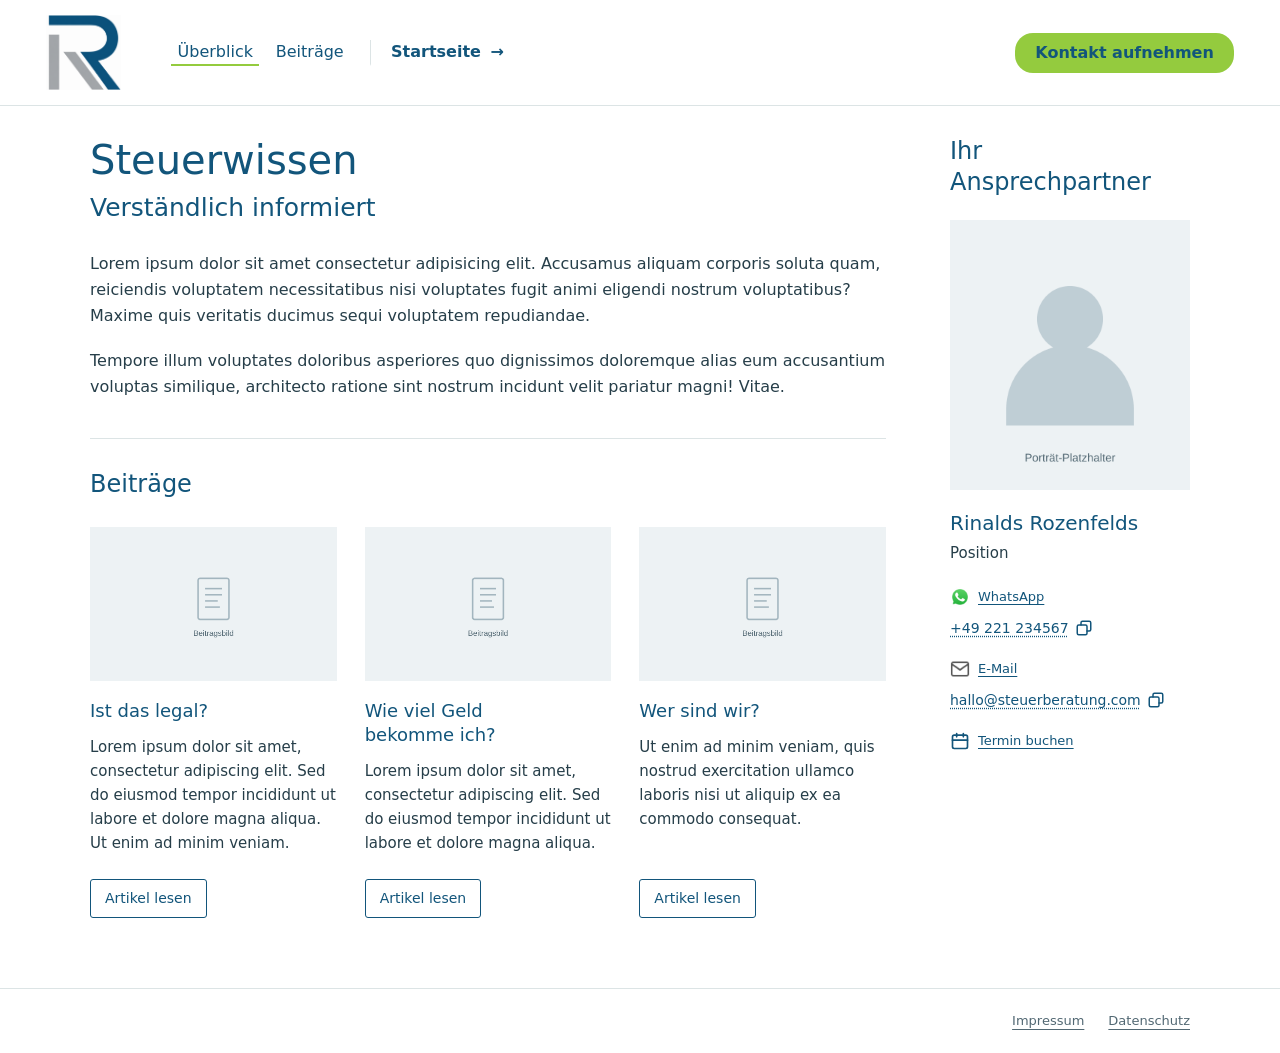
==== commit b7569954: "Replace external image URLs with local assets Store website images in assets/images and update HTML " ====
--- a/blog.html
+++ b/blog.html
@@ -7,15 +7,16 @@
     <title>Blog | Steuerwissen</title>
     <link rel="stylesheet" href="reset.css">
     <link rel="stylesheet" href="styles.css">
+    <link rel="stylesheet" href="knowledge.css">
     <link rel="stylesheet" href="blog.css">
     <script src="script.js" defer></script>
 </head>
 
 <body class="knowledge-page blog-overview">
-    <header class="knowledge-header">
+    <header class="site-header knowledge-header">
         <div class="header-container">
             <a class="knowledge-brand" href="index.html" aria-label="Zur Startseite">
-                <img class="logo" src="https://up.picr.de/51338902qo.png" alt="" width="75" height="75">
+                <img class="logo" src="assets/images/Logo_klein_colored.png" alt="" width="75" height="75">
             </a>
             <button type="button" class="hamburger-menu" aria-label="Navigation öffnen oder schließen"
                 aria-controls="nav" aria-expanded="false"><span class="bars" aria-hidden="true">☰</span></button>
@@ -44,8 +45,9 @@
                     <h2 id="beitraege-heading">Beiträge</h2>
                     <div class="post-grid">
                         <article class="article-preview">
-                            <a class="article-preview__image" href="ist-das-legal.html" tabindex="-1" aria-hidden="true">
-                                <img src="https://up.picr.de/51383300at.png" alt="" width="480" height="300">
+                            <a class="article-preview__image" href="ist-das-legal.html" tabindex="-1"
+                                aria-hidden="true">
+                                <img src="assets/images/article-placeholder.png" alt="" width="480" height="300">
                             </a>
                             <h3><a href="ist-das-legal.html">Ist das legal?</a></h3>
                             <p>Lorem ipsum dolor sit amet, consectetur adipiscing elit. Sed do eiusmod tempor incididunt
@@ -54,8 +56,9 @@
                                 lesen</a>
                         </article>
                         <article class="article-preview">
-                            <a class="article-preview__image" href="wie-viel-geld-bekomme-ich.html" tabindex="-1" aria-hidden="true"><img
-                                    src="https://up.picr.de/51383300at.png" alt="" width="480" height="300"></a>
+                            <a class="article-preview__image" href="wie-viel-geld-bekomme-ich.html" tabindex="-1"
+                                aria-hidden="true"><img src="assets/images/article-placeholder.png" alt="" width="480"
+                                    height="300"></a>
                             <h3><a href="wie-viel-geld-bekomme-ich.html">Wie viel Geld bekomme ich?</a></h3>
                             <p>Lorem ipsum dolor sit amet, consectetur adipiscing elit. Sed do eiusmod tempor incididunt
                                 ut labore et dolore magna aliqua.</p>
@@ -63,8 +66,9 @@
                                 lesen</a>
                         </article>
                         <article class="article-preview">
-                            <a class="article-preview__image" href="wer-sind-wir.html" tabindex="-1" aria-hidden="true"><img
-                                    src="https://up.picr.de/51383300at.png" alt="" width="480" height="300"></a>
+                            <a class="article-preview__image" href="wer-sind-wir.html" tabindex="-1"
+                                aria-hidden="true"><img src="assets/images/article-placeholder.png" alt="" width="480"
+                                    height="300"></a>
                             <h3><a href="wer-sind-wir.html">Wer sind wir?</a></h3>
                             <p>Ut enim ad minim veniam, quis nostrud exercitation ullamco laboris nisi ut aliquip ex ea
                                 commodo consequat.</p>
@@ -76,14 +80,14 @@
             </div>
             <aside class="overview-sidebar" aria-labelledby="ansprechpartner-heading">
                 <h2 id="ansprechpartner-heading">Ihr Ansprechpartner</h2>
-                <img class="advisor-portrait" src="https://up.picr.de/51383293hs.png"
+                <img class="advisor-portrait" src="assets/images/portrait-placeholder.png"
                     alt="Porträt-Platzhalter für Rinalds" width="320" height="360">
                 <h3>Rinalds Rozenfelds</h3>
                 <p>Position</p>
                 <address class="advisor-contact">
                     <div class="contact-method">
                         <a href="https://wa.me/49221234567" target="_blank" rel="noopener noreferrer">
-                            <img class="advisor-contact__logo" src="https://up.picr.de/51339139ob.png" alt="" width="20"
+                            <img class="advisor-contact__logo" src="assets/images/danneiva-whatsapp-873316_1920.png" alt="" width="20"
                                 height="20">
                             <span>WhatsApp</span>
                         </a>
@@ -107,7 +111,7 @@
                         <a
                             href="mailto:hallo@steuerberatung.com?subject=Steuern%20einfach%20machen&amp;body=Hallo,%0A%0Aich%20möchte%20die%20Erstattung%20von%20Steuern%20prüfen%20...">
                             <img class="advisor-contact__logo advisor-contact__logo--email"
-                                src="https://up.picr.de/51339152jf.png" alt="" width="20" height="20">
+                                src="assets/images/mail.png" alt="" width="20" height="20">
                             <span>E-Mail</span>
                         </a>
                         <button type="button" class="contact-copy" data-copy-value="hallo@steuerberatung.com"
@@ -149,4 +153,4 @@
     </footer>
 </body>
 
-</html>
+</html>
--- a/styles.css
+++ b/styles.css
@@ -3,11 +3,8 @@
     --page__background: white;
     --text--main: #12557b;
     --text--on-dark: white;
-    /* --text--secondary: white; */
     --accent--main: #94CB3E;
-    /* --accent--stronger: #4D563E; */
-    /* --accent--secondary: #B9684C; */
-    /* --borders: #DED6C8; */
+    --accent--on-dark: #C5E895;
     --spacing__horizontal--level1: calc(20.6px + 2vw);
     --spacing__horizontal--level2: 30px;
     --spacing__horizontal--level3: 10px;
@@ -30,7 +27,6 @@
 h1 {
     font-size: calc(1.5vw + 15px);
     font-weight: 500;
-    color: var(--text--on-dark);
 }
 
 h2 {
@@ -86,7 +82,7 @@
 }
 
 /* Header/Nav */
-header {
+.site-header {
     position: fixed;
     z-index: 1;
     width: 100vw;
@@ -122,14 +118,14 @@
     display: inline-block;
 }
 
-header nav {
+.site-header nav {
     display: flex;
     gap: 10px;
     justify-content: flex-start;
     flex-grow: 1;
 }
 
-header .button {
+.site-header .button {
     padding: 8px 20px;
     border-radius: 18px;
 }
@@ -145,41 +141,42 @@
         align-items: center;
     }
 
-    header nav {
+    .site-header nav {
         display: none;
     }
 
-    header .CTA-bar {
+    .site-header .CTA-bar {
         display: none;
     }
 
-    body:has(.responsive) {
+    body:has(.site-header nav.responsive) {
         /* Disable scrolling */
         overflow: hidden;
     }
 
-    header:has(.responsive) {
+    .site-header:has(nav.responsive) {
         height: 100vh;
         align-items: flex-start;
         gap: 30px;
     }
 
-    .responsive {
+    .site-header nav.responsive {
         height: 100%;
         display: flex;
         flex-direction: column;
     }
 }
 
-header nav a {
+.site-header nav a {
     padding: 0 0.5vw;
-}
-
-header nav:has(.nav-page-switch) {
-    align-items: center;
-}
-
-header nav .nav-page-switch {
+    border-bottom: 2px solid transparent;
+}
+
+.site-header nav:has(.nav-page-switch) {
+    align-items: center;
+}
+
+.site-header nav .nav-page-switch {
     white-space: nowrap;
     word-spacing: 4px;
     margin-inline-start: var(--spacing__horizontal--level3);
@@ -188,19 +185,19 @@
     font-weight: 600;
 }
 
-header nav .nav-page-switch:hover,
-header nav .nav-page-switch:focus-visible {
+.site-header nav .nav-page-switch:hover,
+.site-header nav .nav-page-switch:focus-visible {
     text-decoration: underline;
     text-decoration-skip-ink: none;
     text-underline-offset: 4px;
 }
 
-header nav .nav-page-switch:focus-visible {
+.site-header nav .nav-page-switch:focus-visible {
     outline: 2px solid var(--text--main);
     outline-offset: 3px;
 }
 
-header nav.responsive .nav-page-switch {
+.site-header nav.responsive .nav-page-switch {
     margin-inline-start: 0;
     margin-block-start: var(--spacing__vertical--level5);
     padding-block-start: var(--spacing__vertical--level3);
@@ -209,11 +206,11 @@
     border-block-start: 1px solid #dce4e5;
 }
 
-header nav.responsive:has(.nav-page-switch) {
+.site-header nav.responsive:has(.nav-page-switch) {
     align-items: stretch;
 }
 
-header nav:not(.responsive) a.active {
+.site-header nav:not(.responsive) a.active {
     border-bottom: 2px solid var(--accent--main);
 }
 
@@ -232,13 +229,14 @@
 }
 
 .hero h1 {
+    color: var(--text--on-dark);
     position: absolute;
     left: 10%;
     top: 40%;
 }
 
-/* Sections */
-main section {
+/* Landing page sections */
+.landing-page main>section {
     min-height: 350px;
     padding-top: var(--spacing__vertical--level1);
     padding-right: var(--spacing__horizontal--level1);
@@ -249,7 +247,7 @@
     scroll-margin-top: var(--header-height);
 }
 
-main section:nth-of-type(even) {
+.landing-page main>section:nth-of-type(even) {
     background-color: #f2f3ee;
 }
 
@@ -384,20 +382,21 @@
 }
 
 .contact__details {
+    --accent--main: var(--accent--on-dark);
     background-color: var(--text--main);
     color: white;
     padding: calc(10px + 3vw);
     border-radius: 15px;
 }
 
-.logo-container {
+.contact__header {
     display: flex;
     gap: var(--spacing__horizontal--level2);
     align-items: center;
     margin-bottom: 30px;
 }
 
-.logo-padding {
+.contact__logo-frame {
     padding: 10px;
     border-radius: 15px;
     background-color: white;
@@ -406,11 +405,6 @@
 
 .contact__details h2 {
     margin: 0;
-    font-size: calc(12.3px + 1vw);
-    /* font-size: 27px; */
-    /* font-size: calc(19.65px + 0.5vw); */
-    /* font-size: calc(15.975px + 0.75vw); */
-
 }
 
 .contact__details h3 {
@@ -514,7 +508,43 @@
     color: white;
 }
 
-.calendly-inline-widget {}
+.contact__booking {
+    flex-basis: 320px;
+    min-width: 320px;
+}
+
+.contact__booking-fallback {
+    padding: var(--spacing__vertical--level3);
+    border-radius: 15px;
+    background-color: #f2f3ee;
+    max-width: 520px;
+}
+
+.contact__booking-fallback h3 {
+    margin-top: 0;
+}
+
+.contact__booking-fallback a {
+    display: inline-block;
+    margin-top: var(--spacing__vertical--level5);
+    text-decoration: underline;
+    text-underline-offset: 4px;
+}
+
+.contact__booking-fallback a:focus-visible {
+    outline: 2px solid var(--text--main);
+    outline-offset: 3px;
+}
+
+.calendly-inline-widget {
+    min-width: 320px;
+    height: 750px;
+}
+
+/* Keep failed embeds hidden even if Calendly adds inline display styles. */
+.calendly-inline-widget[hidden] {
+    display: none !important;
+}
 
 .calendly-inline-widget iframe {
     display: block;
@@ -553,4 +583,4 @@
 .footer__legal a:focus-visible {
     outline: 2px solid var(--text--main);
     outline-offset: 5px;
-}
+}
--- a/knowledge.css
+++ b/knowledge.css
@@ -0,0 +1,205 @@
+/* Shared content page styles built on the site design tokens and components. */
+.knowledge-page {
+    --editorial-ink: #263e49;
+    --editorial-muted: #526873;
+    --editorial-line: #dce4e5;
+    color: var(--editorial-ink);
+}
+
+.knowledge-page a:focus-visible,
+.knowledge-page button:focus-visible,
+.knowledge-page [tabindex]:focus-visible {
+    outline: 2px solid var(--text--main);
+    outline-offset: 5px;
+}
+
+.knowledge-page .knowledge-header {
+    position: sticky;
+    top: 0;
+    width: 100%;
+    flex-wrap: nowrap;
+    border-bottom: 1px solid var(--editorial-line);
+}
+
+.knowledge-brand {
+    display: flex;
+    align-items: center;
+    gap: 12px;
+}
+
+.knowledge-main {
+    max-width: 1180px;
+    margin: auto;
+    padding: 30px 40px 70px;
+}
+
+.knowledge-page a:not(.button):hover {
+    text-decoration: underline;
+    text-underline-offset: 4px;
+}
+
+.knowledge-page .knowledge-section {
+    scroll-margin-top: calc(var(--header-height) + 25px);
+}
+
+.knowledge-page .button {
+    transition: none;
+}
+
+.knowledge-page .button:hover {
+    transform: none;
+    text-decoration: underline;
+}
+
+.knowledge-page .knowledge-footer {
+    border-top: 1px solid var(--editorial-line);
+    display: flex;
+    flex-wrap: wrap;
+    justify-content: flex-end;
+    gap: 20px;
+    padding: 22px max(24px, calc((100vw - 1100px) / 2));
+    font-size: 0.8125rem;
+}
+
+@media (width <=700px) {
+    .knowledge-main {
+        padding: 24px 24px 48px;
+    }
+
+    .knowledge-page .knowledge-header {
+        flex-wrap: wrap;
+    }
+
+    .knowledge-page .hamburger-menu {
+        min-width: 44px;
+        min-height: 44px;
+        transition: none;
+    }
+
+    .knowledge-page .hamburger-menu:hover {
+        transform: none;
+    }
+
+    .knowledge-page .site-header:has(nav.responsive) {
+        height: 100dvh;
+        align-content: flex-start;
+    }
+
+    .knowledge-page .site-header nav.responsive {
+        height: auto;
+        width: 100%;
+        gap: 20px;
+    }
+
+    .knowledge-page .site-header nav.responsive a:not(.nav-page-switch) {
+        padding: 10px 0;
+    }
+}
+
+@media (width <=600px) {
+    .knowledge-page .knowledge-header {
+        gap: 20px;
+    }
+}
+
+.knowledge-page .knowledge-header a:not(.nav-page-switch):hover {
+    text-decoration: none;
+}
+
+/* Compact legal navigation shared by the knowledge and legal pages. */
+.knowledge-page .footer__legal {
+    display: flex;
+    flex-wrap: wrap;
+    gap: 24px;
+    color: var(--editorial-muted);
+}
+
+/* Advisor sidebar shared by the blog overview and article pages. */
+:is(.blog-overview, .article-page) .overview-sidebar h2 {
+    margin-bottom: 22px;
+}
+
+:is(.blog-overview, .article-page) .advisor-portrait {
+    width: 100%;
+    height: auto;
+    aspect-ratio: 8 / 9;
+    object-fit: cover;
+}
+
+:is(.blog-overview, .article-page) .overview-sidebar h3 {
+    font-size: 20px;
+    font-weight: 400;
+    color: var(--text--main);
+    margin: 18px 0 4px;
+}
+
+:is(.blog-overview, .article-page) .overview-sidebar p {
+    font-size: 15px;
+}
+
+/* Use the landing contact markup and shared clipboard behavior. */
+:is(.blog-overview, .article-page) .advisor-contact {
+    margin-top: 22px;
+}
+
+:is(.blog-overview, .article-page) .advisor-contact .contact-method {
+    display: block;
+    margin-bottom: 16px;
+}
+
+:is(.blog-overview, .article-page) .advisor-contact .contact-method>a {
+    display: inline-flex;
+    align-items: center;
+    gap: 8px;
+    width: auto;
+    font-size: 13px;
+    text-decoration: underline;
+    text-underline-offset: 3px;
+}
+
+:is(.blog-overview, .article-page) .advisor-contact__logo {
+    width: 20px;
+    height: 20px;
+    object-fit: contain;
+    flex-shrink: 0;
+}
+
+:is(.blog-overview, .article-page) .advisor-contact__logo--email {
+    /* Keep the email icon dark on white; preserve the WhatsApp asset's original colors. */
+    filter: brightness(0);
+    opacity: 0.65;
+}
+
+:is(.blog-overview, .article-page) .advisor-contact__logo--calendar {
+    fill: none;
+    stroke: currentColor;
+    stroke-width: 2;
+    stroke-linecap: round;
+    stroke-linejoin: round;
+}
+
+:is(.blog-overview, .article-page) .advisor-contact .contact-copy {
+    color: var(--text--main);
+    font-size: 14px;
+    padding: 4px 0;
+    max-width: 100%;
+}
+
+:is(.blog-overview, .article-page) .advisor-contact .contact-copy__value {
+    overflow-wrap: anywhere;
+}
+
+:is(.blog-overview, .article-page) .advisor-contact .contact-method>a:hover,
+:is(.blog-overview, .article-page) .advisor-contact .contact-method>a:focus-visible,
+:is(.blog-overview, .article-page) .advisor-contact .contact-copy:hover,
+:is(.blog-overview, .article-page) .advisor-contact .contact-copy:focus-visible {
+    color: var(--accent--main);
+}
+
+:is(.blog-overview, .article-page) .advisor-contact .contact-copy:focus-visible {
+    outline-color: var(--accent--main);
+}
+
+:is(.blog-overview, .article-page) .advisor-contact .contact-copy__feedback {
+    color: var(--text--main);
+}
--- a/blog.css
+++ b/blog.css
@@ -1,61 +1,20 @@
-/* The blog overview builds on the landing page's design tokens and styles. */
-.knowledge-page {
-    --editorial-ink: #263e49;
-    --editorial-muted: #526873;
-    --editorial-line: #dce4e5;
-    color: var(--editorial-ink);
-}
-.knowledge-page a:focus-visible,
-.knowledge-page button:focus-visible,
-.knowledge-page [tabindex]:focus-visible {
-    outline: 2px solid var(--text--main);
-    outline-offset: 5px;
-}
-.knowledge-page .knowledge-header {
-    position: sticky;
-    top: 0;
-    width: 100%;
-    gap: 50px;
-    flex-wrap: nowrap;
-    border-bottom: 1px solid var(--editorial-line);
-}
-.knowledge-brand { display: flex; align-items: center; gap: 12px; }
-.knowledge-main { max-width: 1180px; margin: auto; padding: 30px 40px 70px; }
-.knowledge-page a:not(.button):hover { text-decoration: underline; text-underline-offset: 4px; }
-.knowledge-page .knowledge-section { min-height: 0; padding: 0; background: transparent; box-shadow: none; scroll-margin-top: calc(var(--header-height) + 25px); }
-.knowledge-page .button { transition: none; }
-.knowledge-page .button:hover { transform: none; text-decoration: underline; }
-.knowledge-page .knowledge-footer { border-top: 1px solid var(--editorial-line); display: flex; flex-wrap: wrap; justify-content: flex-end; gap: 20px; padding: 22px max(24px, calc((100vw - 1100px) / 2)); font-size: 0.8125rem; }
-@media (width <= 700px) {
-    .knowledge-main { padding: 24px 24px 48px; }
-    .knowledge-page .knowledge-header { flex-wrap: wrap; }
-    .knowledge-page .header-container { width: 100%; }
-    .knowledge-page .hamburger-menu { display: flex; align-items: center; justify-content: center; min-width: 44px; min-height: 44px; transition: none; }
-    .knowledge-page .hamburger-menu:hover { transform: none; }
-    .knowledge-page header nav,
-    .knowledge-page header .CTA-bar { display: none; }
-    .knowledge-page:has(.responsive) { overflow: hidden; }
-    .knowledge-page header:has(.responsive) { height: 100dvh; align-items: flex-start; align-content: flex-start; }
-    .knowledge-page header nav.responsive { display: flex; flex-direction: column; justify-content: flex-start; height: auto; width: 100%; gap: 20px; }
-    .knowledge-page header nav.responsive a:not(.nav-page-switch) { padding: 10px 0; }
+/* Blog overview layout and article previews. */
+.blog-overview #steuerwissen,
+.blog-overview #beitraege {
+    scroll-margin-top: calc(var(--header-height) + 25px);
 }
 
-/* Match the landing page's logo-only header and left-aligned navigation. */
-.blog-overview header nav { justify-content: flex-start; }
-.blog-overview .knowledge-header nav a { border-bottom: 2px solid transparent; }
-.blog-overview .knowledge-header nav:not(.responsive) a.active { border-bottom-color: var(--accent--main); }
-.blog-overview .knowledge-header a:not(.nav-page-switch):hover { text-decoration: none; }
-.blog-overview #steuerwissen,
-.blog-overview #beitraege { scroll-margin-top: calc(var(--header-height) + 25px); }
-/* Compact legal navigation shared by the knowledge and legal pages. */
-.knowledge-page .footer__legal { display: flex; flex-wrap: wrap; gap: 24px; color: var(--editorial-muted); }
 .blog-overview .overview-layout {
     display: grid;
     grid-template-columns: minmax(0, 1fr) 240px;
     gap: 64px;
     align-items: start;
 }
-.blog-overview .overview-content { min-width: 0; }
+
+.blog-overview .overview-content {
+    min-width: 0;
+}
+
 .blog-overview h1 {
     font-family: var(--system-ui);
     font-size: 40px;
@@ -66,34 +25,64 @@
     max-width: 920px;
     margin-bottom: 8px;
 }
-.blog-overview h2 { color: var(--text--main); font-size: 24px; line-height: 1.3; margin-bottom: 20px; font-weight: 400; }
-.blog-overview .overview-intro h2 { margin-bottom: 26px; font-size: 25px; }
-.blog-overview .overview-intro p { font-size: 16px; line-height: 1.65; }
-.blog-overview .overview-intro p + p { margin-top: 18px; }
+
+.blog-overview h2 {
+    color: var(--text--main);
+    font-size: 24px;
+    line-height: 1.3;
+    margin-bottom: 20px;
+    font-weight: 400;
+}
+
+.blog-overview .overview-intro h2 {
+    margin-bottom: 26px;
+    font-size: 25px;
+}
+
+.blog-overview .overview-intro p {
+    font-size: 16px;
+    line-height: 1.65;
+}
+
+.blog-overview .overview-intro p+p {
+    margin-top: 18px;
+}
+
 .blog-overview .overview-posts {
     margin-top: 38px;
     padding-top: 30px;
     border-top: 1px solid var(--editorial-line);
 }
-.blog-overview .overview-posts > h2 { margin-bottom: 26px; }
+
+.blog-overview .overview-posts>h2 {
+    margin-bottom: 26px;
+}
+
 .blog-overview .post-grid {
     display: grid;
     grid-template-columns: repeat(3, minmax(0, 1fr));
     gap: 28px;
 }
+
 .blog-overview .article-preview {
     display: flex;
     flex-direction: column;
     min-width: 0;
     align-items: flex-start;
 }
-.blog-overview .article-preview__image { width: 100%; margin-bottom: 18px; }
+
+.blog-overview .article-preview__image {
+    width: 100%;
+    margin-bottom: 18px;
+}
+
 .blog-overview .article-preview__image img {
     width: 100%;
     height: auto;
     aspect-ratio: 8 / 5;
     object-fit: cover;
 }
+
 .blog-overview .article-preview h3 {
     color: var(--text--main);
     font-size: 18px;
@@ -102,7 +91,13 @@
     margin: 0 0 12px;
     text-wrap: pretty;
 }
-.blog-overview .article-preview p { font-size: 15px; line-height: 1.6; margin-bottom: 24px; }
+
+.blog-overview .article-preview p {
+    font-size: 15px;
+    line-height: 1.6;
+    margin-bottom: 24px;
+}
+
 .blog-overview .article-read {
     display: inline-block;
     margin-top: auto;
@@ -115,53 +110,50 @@
     line-height: 1.5;
     text-decoration: none;
 }
-.blog-overview a.article-read:hover { background: #edf3f5; text-decoration: underline; }
-:is(.blog-overview, .article-page) .overview-sidebar h2 { margin-bottom: 22px; }
-:is(.blog-overview, .article-page) .advisor-portrait { width: 100%; height: auto; aspect-ratio: 8 / 9; object-fit: cover; }
-:is(.blog-overview, .article-page) .overview-sidebar h3 { font-size: 20px; font-weight: 400; color: var(--text--main); margin: 18px 0 4px; }
-:is(.blog-overview, .article-page) .overview-sidebar p { font-size: 15px; }
-/* Use the landing contact markup and shared clipboard behavior. */
-:is(.blog-overview, .article-page) .advisor-contact { margin-top: 22px; }
-:is(.blog-overview, .article-page) .advisor-contact .contact-method { display: block; margin-bottom: 16px; }
-:is(.blog-overview, .article-page) .advisor-contact .contact-method > a { display: inline-flex; align-items: center; gap: 8px; width: auto; font-size: 13px; text-decoration: underline; text-underline-offset: 3px; }
-:is(.blog-overview, .article-page) .advisor-contact__logo {
-    width: 20px;
-    height: 20px;
-    object-fit: contain;
-    flex-shrink: 0;
+
+.blog-overview a.article-read:hover {
+    background: #edf3f5;
+    text-decoration: underline;
 }
-:is(.blog-overview, .article-page) .advisor-contact__logo--email {
-    /* Keep the email icon dark on white; preserve the WhatsApp asset's original colors. */
-    filter: brightness(0);
-    opacity: 0.65;
+
+@media (width <=1100px) {
+    .blog-overview .overview-layout {
+        grid-template-columns: minmax(0, 1fr);
+        gap: 48px;
+    }
+
+    .blog-overview .overview-sidebar {
+        max-width: 280px;
+    }
 }
-:is(.blog-overview, .article-page) .advisor-contact__logo--calendar {
-    fill: none;
-    stroke: currentColor;
-    stroke-width: 2;
-    stroke-linecap: round;
-    stroke-linejoin: round;
+
+@media (width <=900px) {
+    .blog-overview .post-grid {
+        grid-template-columns: repeat(2, minmax(0, 1fr));
+    }
 }
-:is(.blog-overview, .article-page) .advisor-contact .contact-copy { color: var(--text--main); font-size: 14px; padding: 4px 0; max-width: 100%; }
-:is(.blog-overview, .article-page) .advisor-contact .contact-copy__value { overflow-wrap: anywhere; }
-:is(.blog-overview, .article-page) .advisor-contact .contact-method > a:hover,
-:is(.blog-overview, .article-page) .advisor-contact .contact-method > a:focus-visible,
-:is(.blog-overview, .article-page) .advisor-contact .contact-copy:hover,
-:is(.blog-overview, .article-page) .advisor-contact .contact-copy:focus-visible { color: var(--accent--main); }
-:is(.blog-overview, .article-page) .advisor-contact .contact-copy:focus-visible { outline-color: var(--accent--main); }
-:is(.blog-overview, .article-page) .advisor-contact .contact-copy__feedback { color: var(--text--main); }
-@media (width <= 1100px) {
-    .blog-overview .overview-layout { grid-template-columns: minmax(0, 1fr); gap: 48px; }
-    .blog-overview .overview-sidebar { max-width: 280px; }
-}
-@media (width <= 900px) {
-    .blog-overview .post-grid { grid-template-columns: repeat(2, minmax(0, 1fr)); }
-}
-@media (width <= 600px) {
-    .blog-overview .knowledge-header { gap: 20px; }
-    .blog-overview h1 { font-size: 30px; }
-    .blog-overview .overview-intro h2 { font-size: 22px; margin-bottom: 22px; }
-    .blog-overview h2 { font-size: 22px; }
-    .blog-overview .post-grid { grid-template-columns: minmax(0, 1fr); gap: 36px; }
-    .blog-overview .overview-posts { margin-top: 30px; padding-top: 26px; }
-}
+
+@media (width <=600px) {
+    .blog-overview h1 {
+        font-size: 30px;
+    }
+
+    .blog-overview .overview-intro h2 {
+        font-size: 22px;
+        margin-bottom: 22px;
+    }
+
+    .blog-overview h2 {
+        font-size: 22px;
+    }
+
+    .blog-overview .post-grid {
+        grid-template-columns: minmax(0, 1fr);
+        gap: 36px;
+    }
+
+    .blog-overview .overview-posts {
+        margin-top: 30px;
+        padding-top: 26px;
+    }
+}
